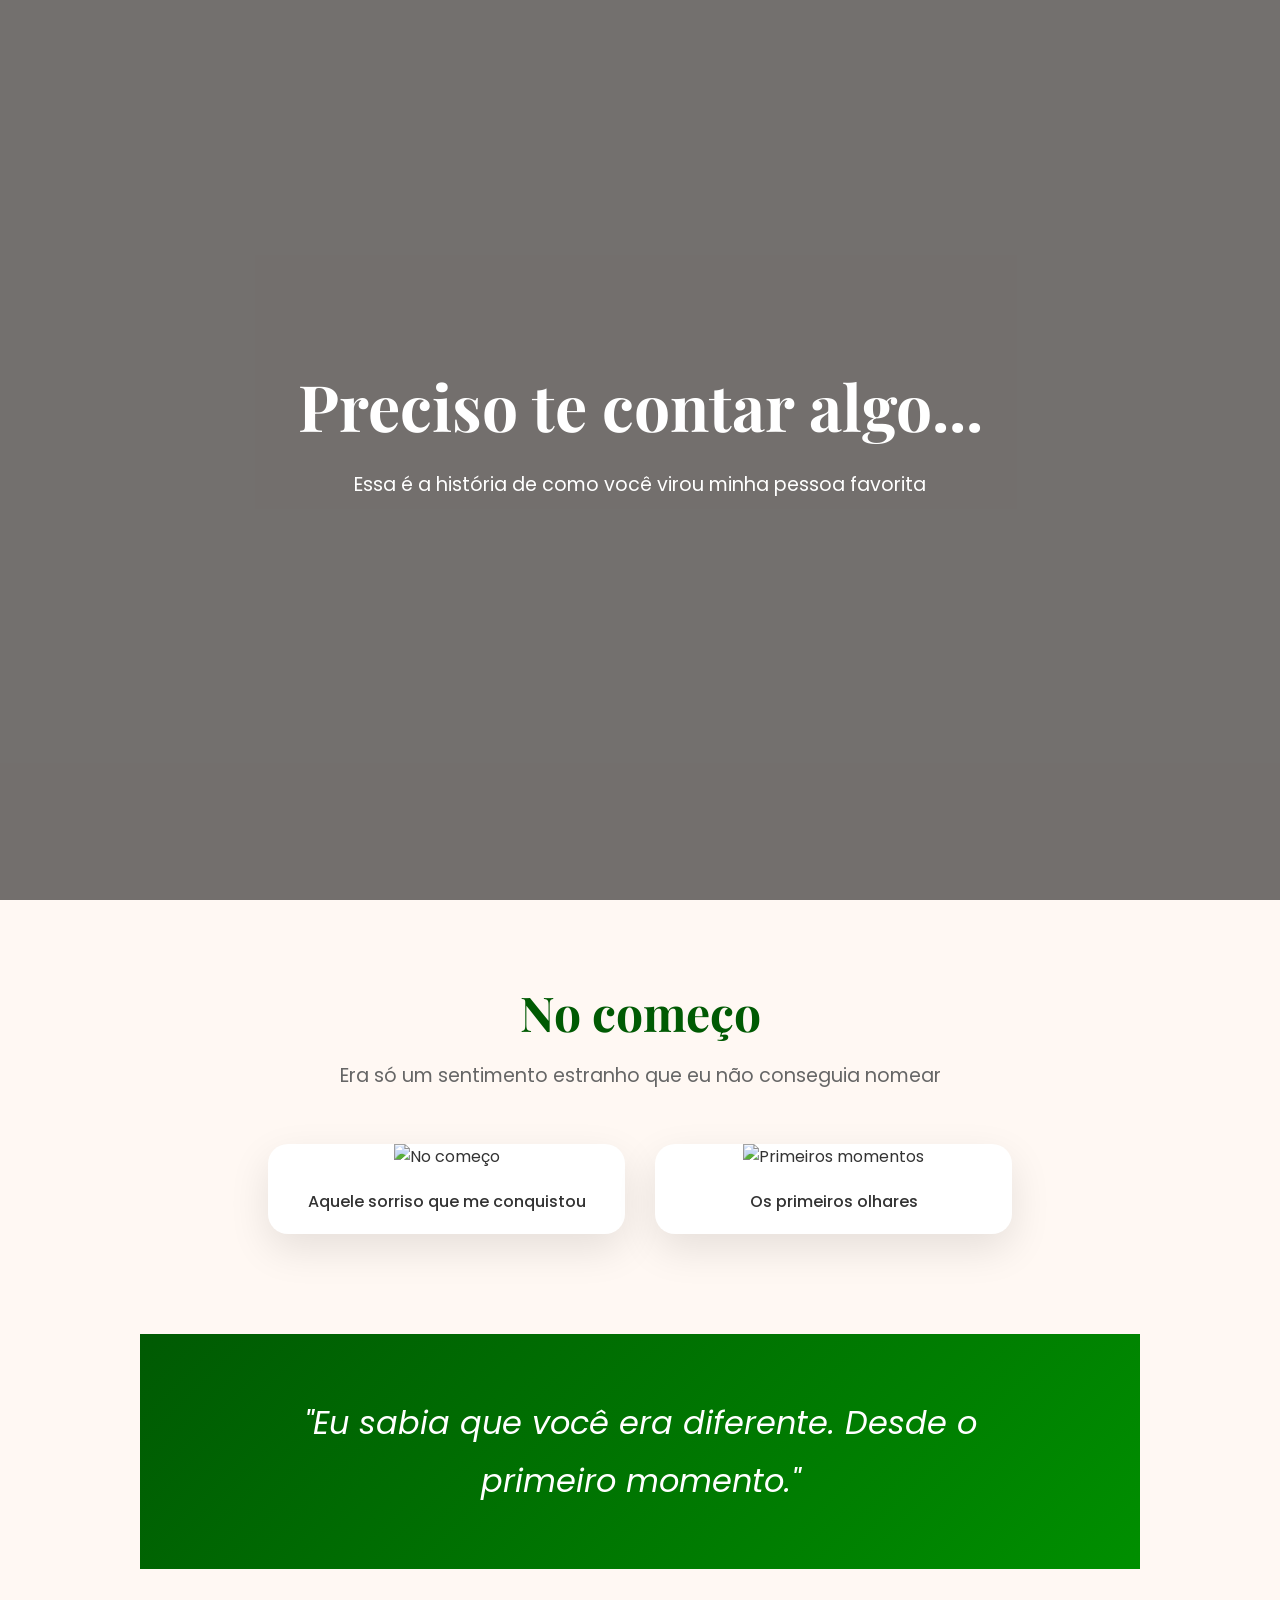
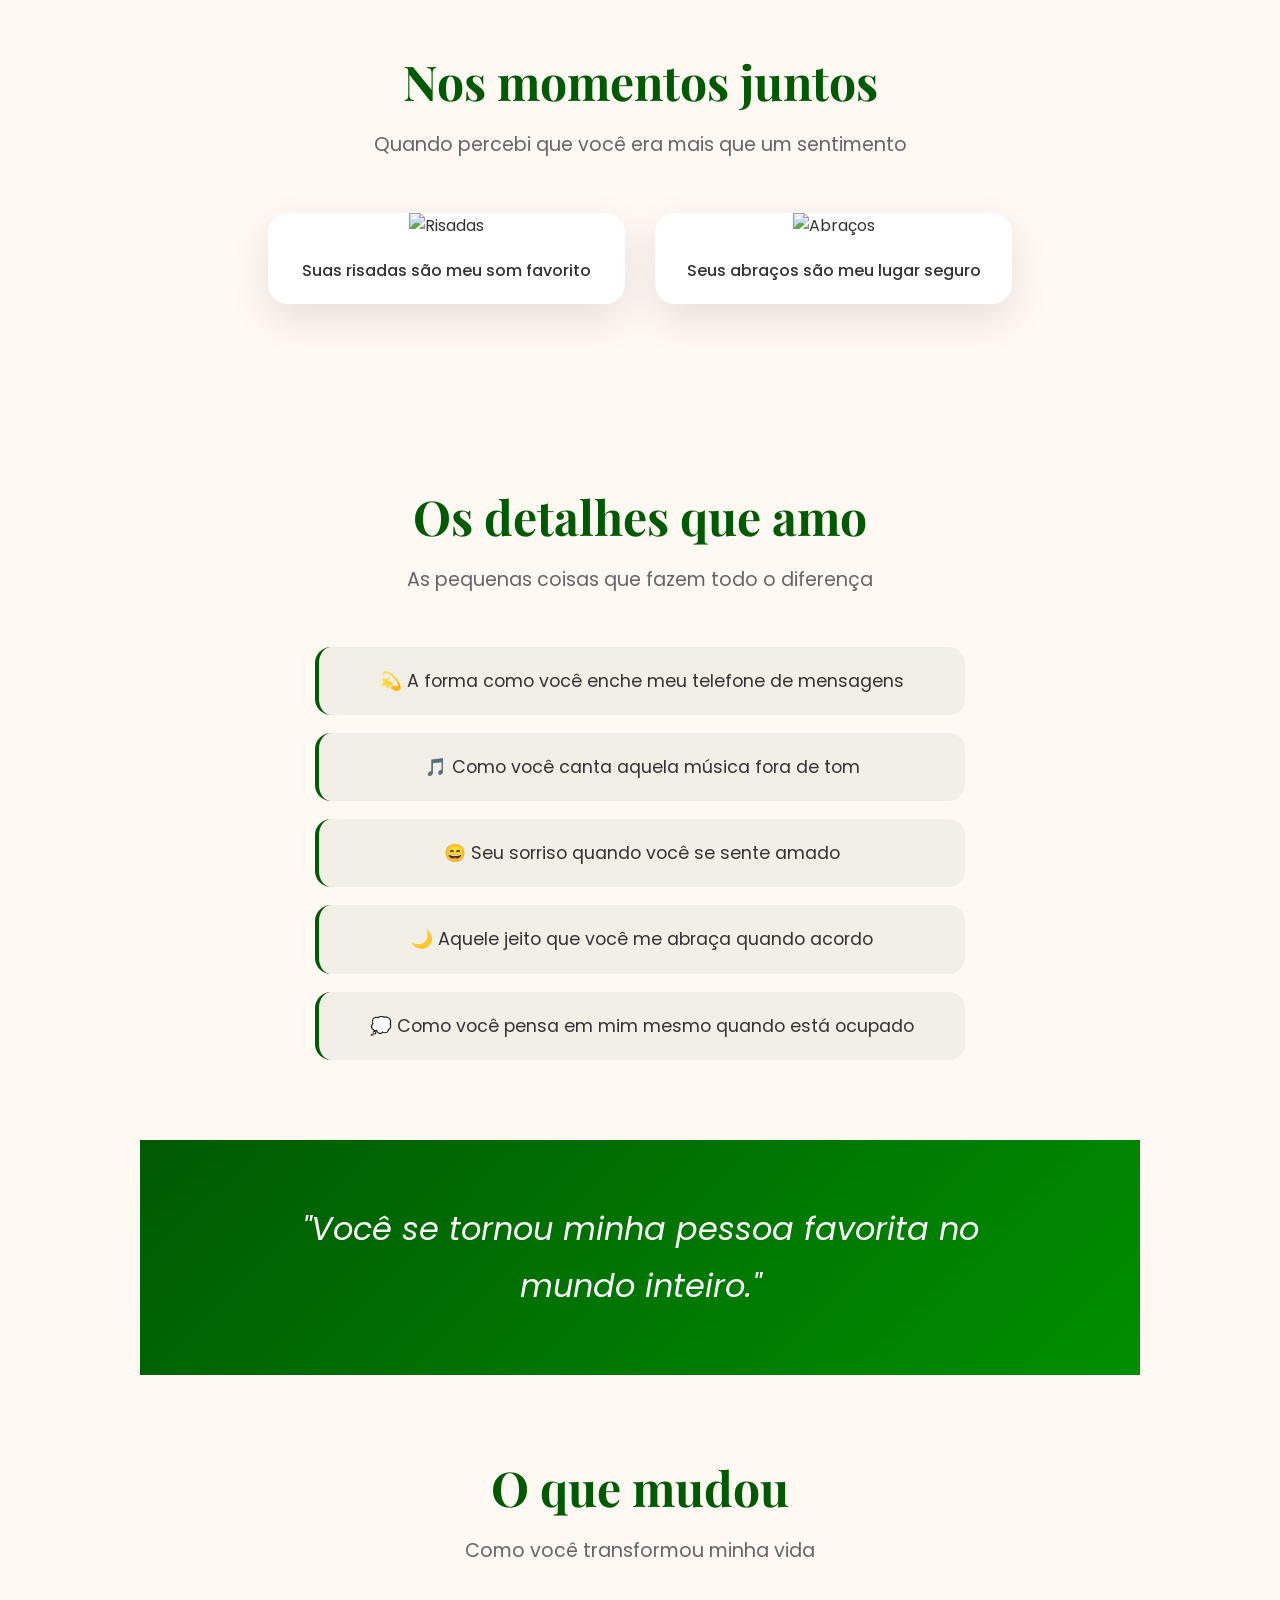
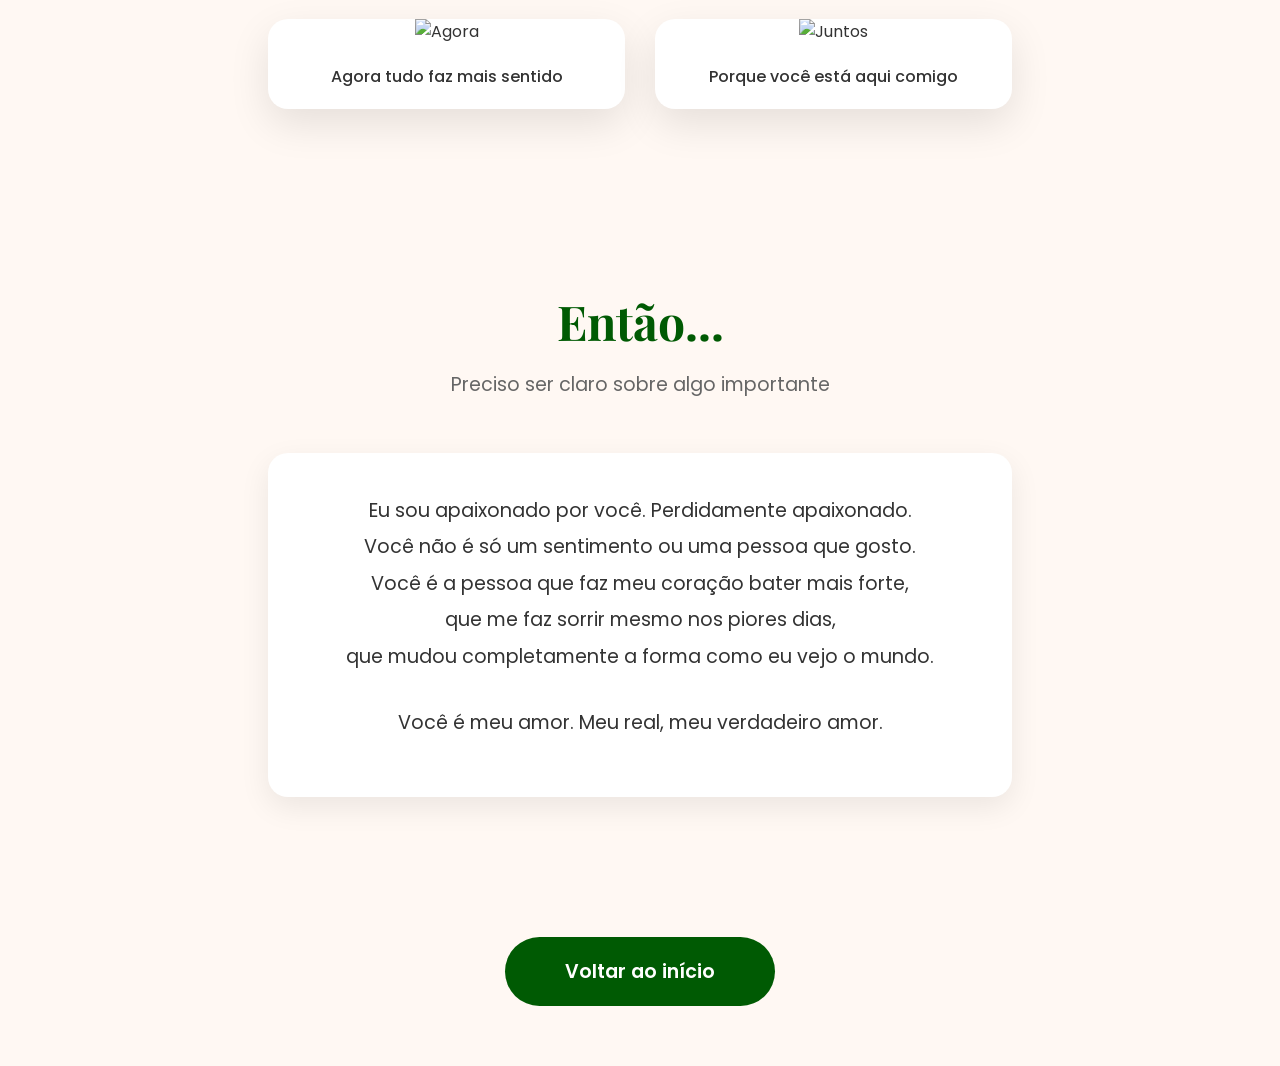
==== confissão.html @ f8c20b66 "Rename confessão.html to confissão.html" ====
<!DOCTYPE html>
<html lang="pt-BR">

<head>
    <meta charset="UTF-8">
    <meta name="viewport" content="width=device-width, initial-scale=1.0">
    <title>Nossa Confissão</title>
    <link rel="preconnect" href="https://fonts.googleapis.com">
    <link href="https://fonts.googleapis.com/css2?family=Playfair+Display:wght@500;700&family=Poppins:wght@300;400;500;600&display=swap" rel="stylesheet">
    <link rel="stylesheet" href="style.css">
</head>

<body>
    <section class="hero reveal">
        <div class="overlay"></div>
        <div class="hero-content">
            <h1>Preciso te contar algo...</h1>
            <p>Essa é a história de como você virou minha pessoa favorita</p>
        </div>
    </section>

    <section class="confession-section reveal">
        <h2>No começo</h2>
        <p class="section-intro">Era só um sentimento estranho que eu não conseguia nomear</p>
        <div class="photo-cards">
            <div class="photo-card">
                <img src="images/confessar-1.jpg" alt="No começo">
                <p>Aquele sorriso que me conquistou</p>
            </div>
            <div class="photo-card">
                <img src="images/confessar-2.jpg" alt="Primeiros momentos">
                <p>Os primeiros olhares</p>
            </div>
        </div>
    </section>

    <section class="confession-section confession-quote reveal">
        <blockquote>
            "Eu sabia que você era diferente. Desde o primeiro momento."
        </blockquote>
    </section>

    <section class="confession-section reveal">
        <h2>Nos momentos juntos</h2>
        <p class="section-intro">Quando percebi que você era mais que um sentimento</p>
        <div class="photo-cards">
            <div class="photo-card">
                <img src="images/confessar-4.jpg" alt="Risadas">
                <p>Suas risadas são meu som favorito</p>
            </div>
            <div class="photo-card">
                <img src="images/confessar-5.jpg" alt="Abraços">
                <p>Seus abraços são meu lugar seguro</p>
            </div>
        </div>
    </section>

    <section class="confession-section reveal">
        <h2>Os detalhes que amo</h2>
        <p class="section-intro">As pequenas coisas que fazem todo o diferença</p>
        <div class="details-list reveal">
            <div class="detail-item">💫 A forma como você enche meu telefone de mensagens</div>
            <div class="detail-item">🎵 Como você canta aquela música fora de tom</div>
            <div class="detail-item">😄 Seu sorriso quando você se sente amado</div>
            <div class="detail-item">🌙 Aquele jeito que você me abraça quando acordo</div>
            <div class="detail-item">💭 Como você pensa em mim mesmo quando está ocupado</div>
        </div>
    </section>

    <section class="confession-section confession-quote reveal">
        <blockquote>
            "Você se tornou minha pessoa favorita no mundo inteiro."
        </blockquote>
    </section>

    <section class="confession-section reveal">
        <h2>O que mudou</h2>
        <p class="section-intro">Como você transformou minha vida</p>
        <div class="photo-cards">
            <div class="photo-card">
                <img src="images/confessar-7.jpg" alt="Agora">
                <p>Agora tudo faz mais sentido</p>
            </div>
            <div class="photo-card">
                <img src="images/confessar-8.jpg" alt="Juntos">
                <p>Porque você está aqui comigo</p>
            </div>
        </div>
    </section>

    <section class="confession-section reveal">
        <h2>Então...</h2>
        <p class="section-intro">Preciso ser claro sobre algo importante</p>
        <div class="final-confession">
            <p>
                Eu sou apaixonado por você. Perdidamente apaixonado.<br>
                Você não é só um sentimento ou uma pessoa que gosto.<br>
                Você é a pessoa que faz meu coração bater mais forte,<br>
                que me faz sorrir mesmo nos piores dias,<br>
                que mudou completamente a forma como eu vejo o mundo.
            </p>
            <p style="margin-top: 30px;">
                Você é meu amor. Meu real, meu verdadeiro amor.
            </p>
        </div>
    </section>

    <section class="confession-cta reveal">
        <a href="index.html" class="btn large">Voltar ao início</a>
    </section>

    <script src="script.js"></script>
</body>

</html>
---- style.css ----
*{
    margin:0;
    padding:0;
    box-sizing:border-box;
}

html{
    scroll-behavior: smooth;
}

body{
    font-family:'Poppins', sans-serif;
    background:#fff8f3;
    color:#333;
    opacity:0;
    transition:opacity .5s ease;
}

body.page-visible{
    opacity:1;
}

body.page-exit{
    opacity:0;
}

h1,h2,h3{
    font-family:'Playfair Display', serif;
}

section{
    padding:100px 10%;
}

.hero{
    height:100vh;
    /* background:url(" ") center center/cover; */
    position:relative;
    display:flex;
    align-items:center;
    justify-content:center;
    text-align:center;
}

.overlay{
    position:absolute;
    inset:0;
    background:rgba(0,0,0,.55);
}

.hero-content{
    position:relative;
    z-index:2;
    max-width:800px;
    color:white;
}

.hero h1{
    font-size:4rem;
    margin-bottom:20px;
}

.hero p{
    font-size:1.2rem;
    margin-bottom:35px;
    line-height:1.8;
}

.btn{
    display:inline-block;
    text-decoration:none;
    padding:16px 40px;
    border-radius:999px;
    background:#005a03;
    color:white;
    font-weight:600;
    transition:.3s;
}

.btn:hover{
    transform:translateY(-4px);
}

.memories{
    text-align:center;
}

.memories h2{
    margin-bottom:60px;
    font-size:3rem;
}

.cards{
    display:grid;
    grid-template-columns:repeat(auto-fit,minmax(250px,1fr));
    gap:25px;
}

.card{
    background:white;
    border-radius:20px;
    padding:35px;
    box-shadow:0 10px 30px rgba(0,0,0,.08);
}

.card span{
    font-size:3rem;
}

.card h3{
    margin:15px 0;
}

.about{
    text-align:center;
    max-width:900px;
    margin:auto;
}

.about h2{
    color:#005a03;
    font-size:3rem;
}

.about h3{
    font-size:2.5rem;
    margin-bottom:20px;
}

.about p{
    font-size:1.2rem;
    line-height:1.8;
}

.timeline{
    text-align:center;
}

.timeline h2{
    margin-bottom:60px;
    font-size:3rem;
}

.timeline-item{
    width:fit-content;
    margin:20px auto;
    padding:18px 35px;
    border-radius:50px;
    background:white;
    box-shadow:0 8px 25px rgba(0,0,0,.08);
}

.quote{
    background:#005a03;
    color:white;
    text-align:center;
}

.quote blockquote{
    font-size:2rem;
    line-height:1.8;
    max-width:900px;
    margin:auto;
}

.cta{
    text-align:center;
}

.countdown{
    min-height:100vh;
    display:flex;
    flex-direction:column;
    justify-content:center;
    align-items:center;
    gap:30px;
    text-align:center;
    padding:80px 10%;
}

.countdown h2{
    font-size:3rem;
    max-width:760px;
}

.countdown .subtitle{
    font-size:1.1rem;
    color:#5a5a5a;
    max-width:520px;
    line-height:1.7;
}

.countdown .timer{
    display:flex;
    justify-content:center;
    align-items:center;
    background:rgba(255,255,255,0.92);
    padding:35px 45px;
    border-radius:24px;
    box-shadow:0 18px 45px rgba(0,0,0,.08);
}

.countdown .timer.hidden{
    display:none;
}

.countdown .timer span{
    font-family:'Playfair Display', serif;
    font-size:6rem;
    color:#005a03;
    display:block;
}

.countdown .timer p{
    margin-top:10px;
    font-size:1rem;
    text-transform:uppercase;
    letter-spacing:.15em;
    color:#555;
}

.quiz{
    min-height:100vh;
    display:flex;
    flex-direction:column;
    justify-content:center;
    align-items:center;
    text-align:center;
    gap:28px;
    padding:80px 10%;
}

.quiz h1{
    font-size:3rem;
    max-width:760px;
}

.quiz .subtitle{
    font-size:1.2rem;
    max-width:640px;
    color:#5a5a5a;
    line-height:1.8;
}

.quiz-actions{
    display:flex;
    justify-content:center;
    gap:20px;
    flex-wrap:wrap;
}

.quiz .hint{
    color:#5a5a5a;
    max-width:520px;
    line-height:1.7;
}

.cta h2{
    font-size:3rem;
    max-width:900px;
    margin:auto;
    margin-bottom:40px;
}

.large{
    font-size:1.2rem;
    padding:20px 60px;
}

.question-page{
    min-height:100vh;

    display:flex;
    justify-content:center;
    align-items:center;

    background:#fff8f3;

    padding:40px;
}

.quiz-container{
    width:min(100%,900px);
    text-align:center;
}

.question-number{
    color:#005a03;
    font-weight:600;
}

.progress{
    width:100%;
    height:12px;

    margin:20px 0 40px;

    background:#f2d8df;
    border-radius:999px;

    overflow:hidden;
}

.progress-fill{
    width:10%;
    height:100%;

    background:#005a03;
}

.quiz-container h1{
    font-family:'Playfair Display', serif;
    font-size:3rem;

    margin-bottom:15px;
}

.intro{
    max-width:650px;
    margin:auto;

    color:#666;
    line-height:1.8;

    margin-bottom:40px;
}

.memory-image{
    width:100%;
    max-width:700px;

    margin:auto;
    margin-bottom:40px;
}

.memory-image img{
    width:100%;
    height:400px;

    object-fit:cover;

    border-radius:25px;

    box-shadow:
    0 20px 40px rgba(0,0,0,.12);
}

.question{
    margin-bottom:35px;

    font-family:'Playfair Display', serif;
    color:#333;
}

.answers{
    display:grid;

    grid-template-columns:
    repeat(auto-fit,minmax(250px,1fr));

    gap:20px;
}

.answer-card{
    border:none;
    background:white;
    padding:25px;
    border-radius:20px;
    cursor:pointer;
    font-size:1rem;
    transition:.3s;
    box-shadow:0 10px 30px rgba(0,0,0,.08);
    text-align:center;
}

.answer-card.has-image{
    display:flex;
    flex-direction:column;
    align-items:center;
    gap:16px;
    min-height:260px;
}

.answer-card.has-image img{
    width:100%;
    height:180px;
    object-fit:cover;
    border-radius:16px;
}

.answer-card.has-image span{
    font-weight:600;
    color:#333;
}

.answer-card:hover{

    transform:translateY(-8px);

    background:#005a03;
    color:white;
}

.feedback-message{
    opacity:0;
    max-width:700px;
    margin:30px auto 0;
    padding:18px 24px;
    border-radius:20px;
    font-size:1.1rem;
    line-height:1.7;
    transition:opacity .3s ease, transform .3s ease;
    transform:translateY(10px);
}

.feedback-message.visible{
    opacity:1;
    transform:translateY(0);
}

.feedback-message.correct{
    background:rgba(0,90,3,.1);
    color:#005a03;
    border:1px solid rgba(0,90,3,.2);
}

.feedback-message.wrong{
    background:rgba(178,39,39,.1);
    color:#b22727;
    border:1px solid rgba(178,39,39,.2);
}

.answer-card.correct{
    background:#e4f7e7;
    color:#005a03;
    border:1px solid #81c99f;
}

.answer-card.wrong{
    background:#ffe5e5;
    color:#b22727;
    border:1px solid #f3b3b3;
}

#q10-page .answer-card[data-correct="false"]{
    cursor:pointer;
}

.confession-section{
    text-align:center;
    max-width:1000px;
    margin:auto;
    padding:80px 10%;
}

.confession-section h2{
    font-size:3rem;
    color:#005a03;
    margin-bottom:15px;
}

.section-intro{
    font-size:1.2rem;
    color:#666;
    margin-bottom:50px;
    line-height:1.8;
}

.photo-cards{
    display:grid;
    grid-template-columns:repeat(auto-fit,minmax(280px,1fr));
    gap:30px;
    margin-bottom:20px;
}

.photo-card{
    background:white;
    border-radius:20px;
    overflow:hidden;
    box-shadow:0 15px 40px rgba(0,0,0,.1);
    transition:.4s;
}

.photo-card:hover{
    transform:translateY(-12px);
    box-shadow:0 25px 50px rgba(0,0,0,.15);
}

.photo-card img{
    width:100%;
    height:280px;
    object-fit:cover;
}

.photo-card p{
    padding:20px;
    font-size:1rem;
    color:#333;
    line-height:1.6;
    font-weight:500;
}

.confession-quote{
    background:linear-gradient(135deg,#005a03,#008f00);
    color:white;
    padding:60px 10%;
}

.confession-quote blockquote{
    font-size:2rem;
    line-height:1.8;
    max-width:800px;
    margin:auto;
    font-style:italic;
}

.details-list{
    display:flex;
    flex-direction:column;
    gap:18px;
    max-width:650px;
    margin:auto;
}

.detail-item{
    background:rgba(0,90,3,.05);
    padding:20px;
    border-radius:16px;
    border-left:4px solid #005a03;
    font-size:1.1rem;
    color:#333;
    line-height:1.6;
    transition:.3s;
}

.detail-item:hover{
    background:rgba(0,90,3,.1);
    transform:translateX(10px);
}

.final-confession{
    background:white;
    padding:40px;
    border-radius:20px;
    box-shadow:0 10px 30px rgba(0,0,0,.08);
    max-width:750px;
    margin:auto;
    font-size:1.2rem;
    line-height:1.9;
    color:#333;
}

.final-confession p{
    margin-bottom:15px;
}

.confession-cta{
    text-align:center;
    padding:60px 10%;
}

.secret-footer{
    bottom:20px;
    right:20px;
    z-index:1000;
}

.secret-button{
    display:flex;
    align-items:center;
    justify-content:center;
    width:50px;
    height:50px;
    font-size:24px;
    background:rgba(0,90,3,.1);
    border:none;
    border-radius:50%;
    cursor:pointer;
    transition:.3s;
    text-decoration:none;
    opacity:.005;
}

.secret-button:hover{
    opacity:1;
    transform:scale(1.15);
    background:rgba(0,90,3,.2);
}
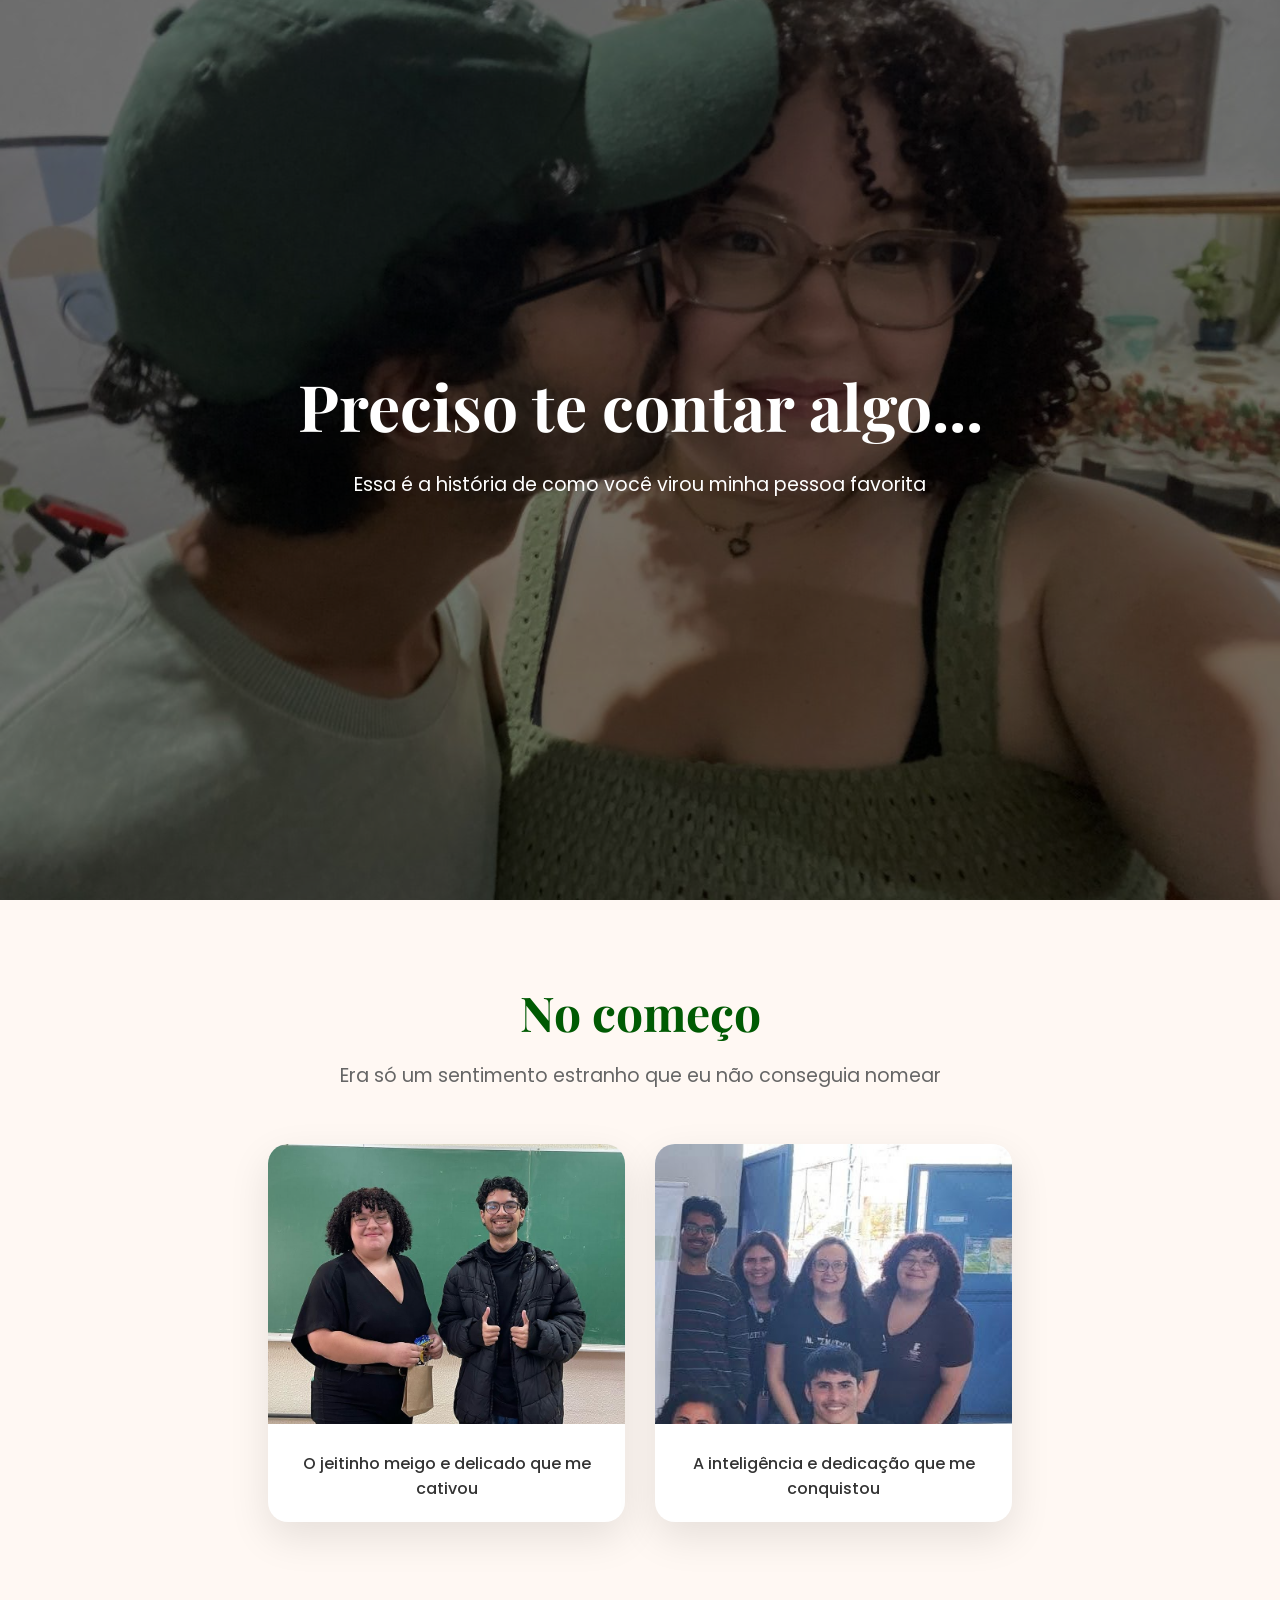
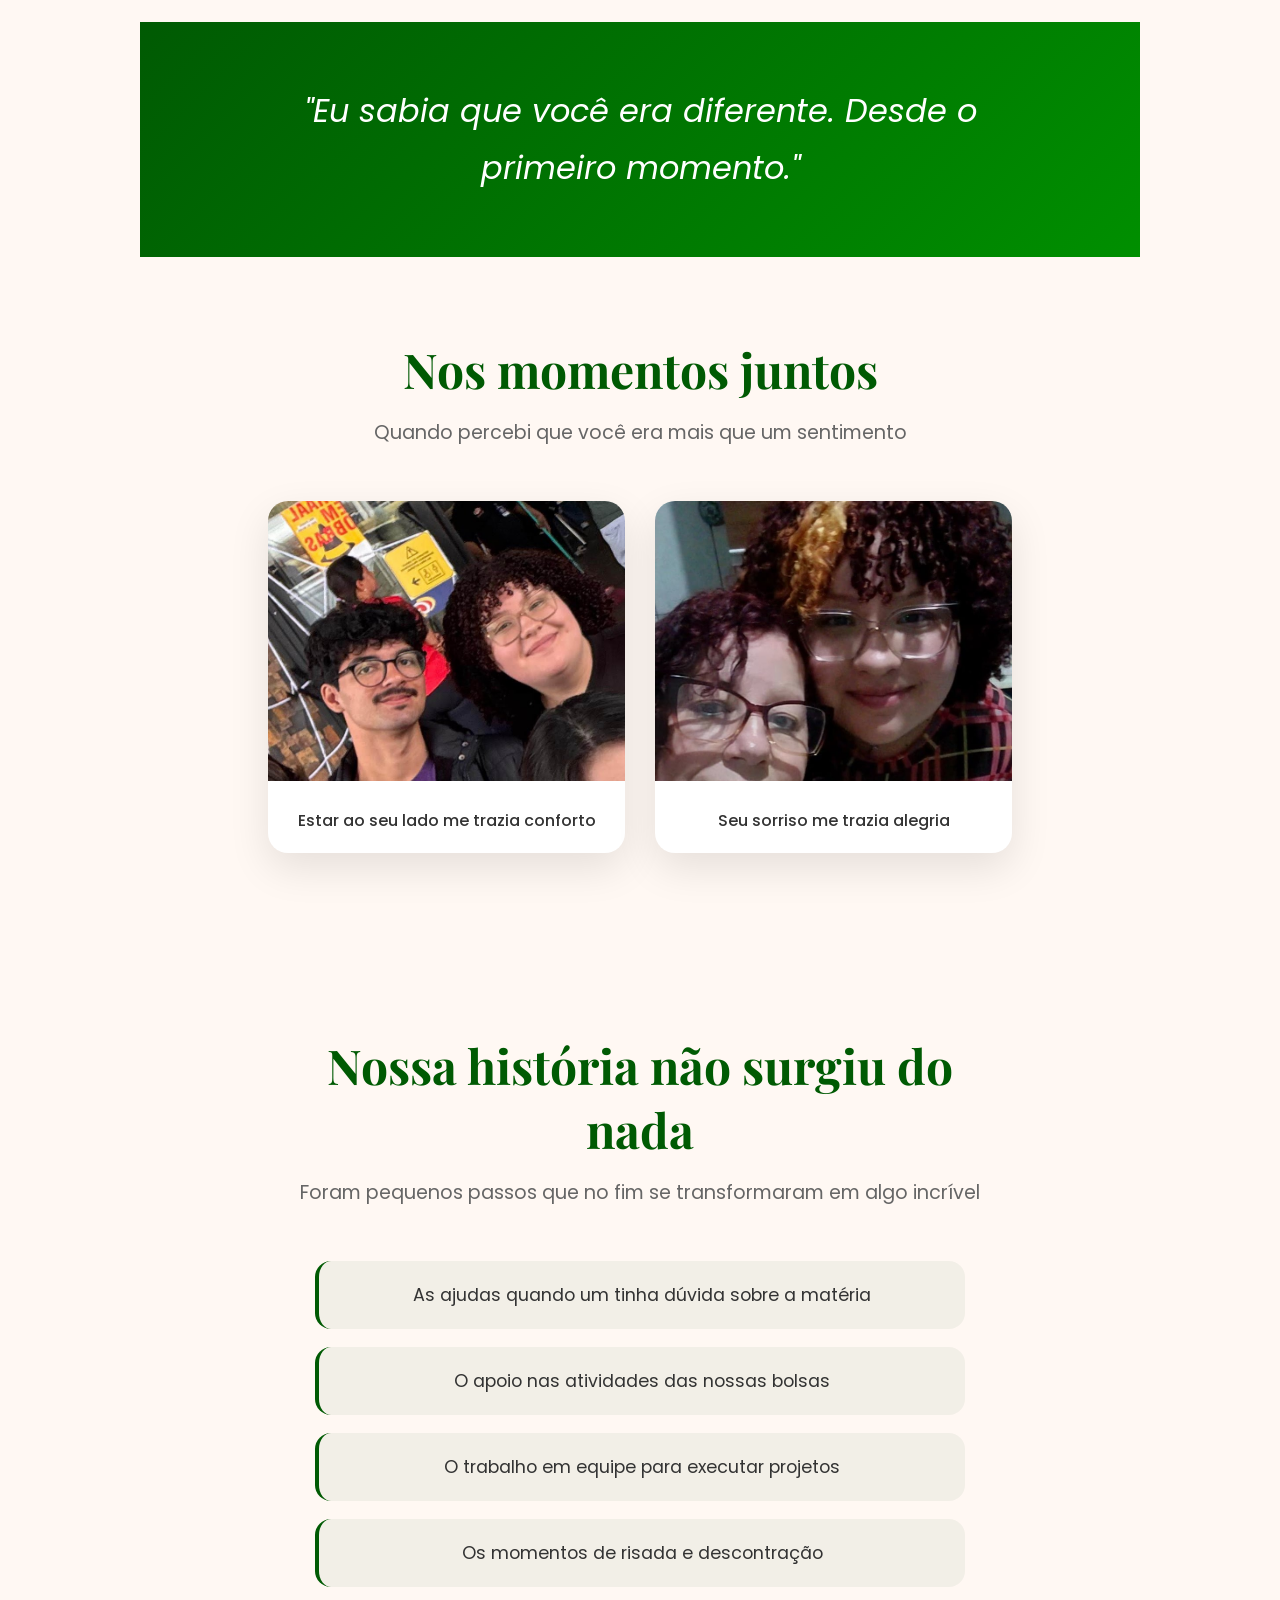
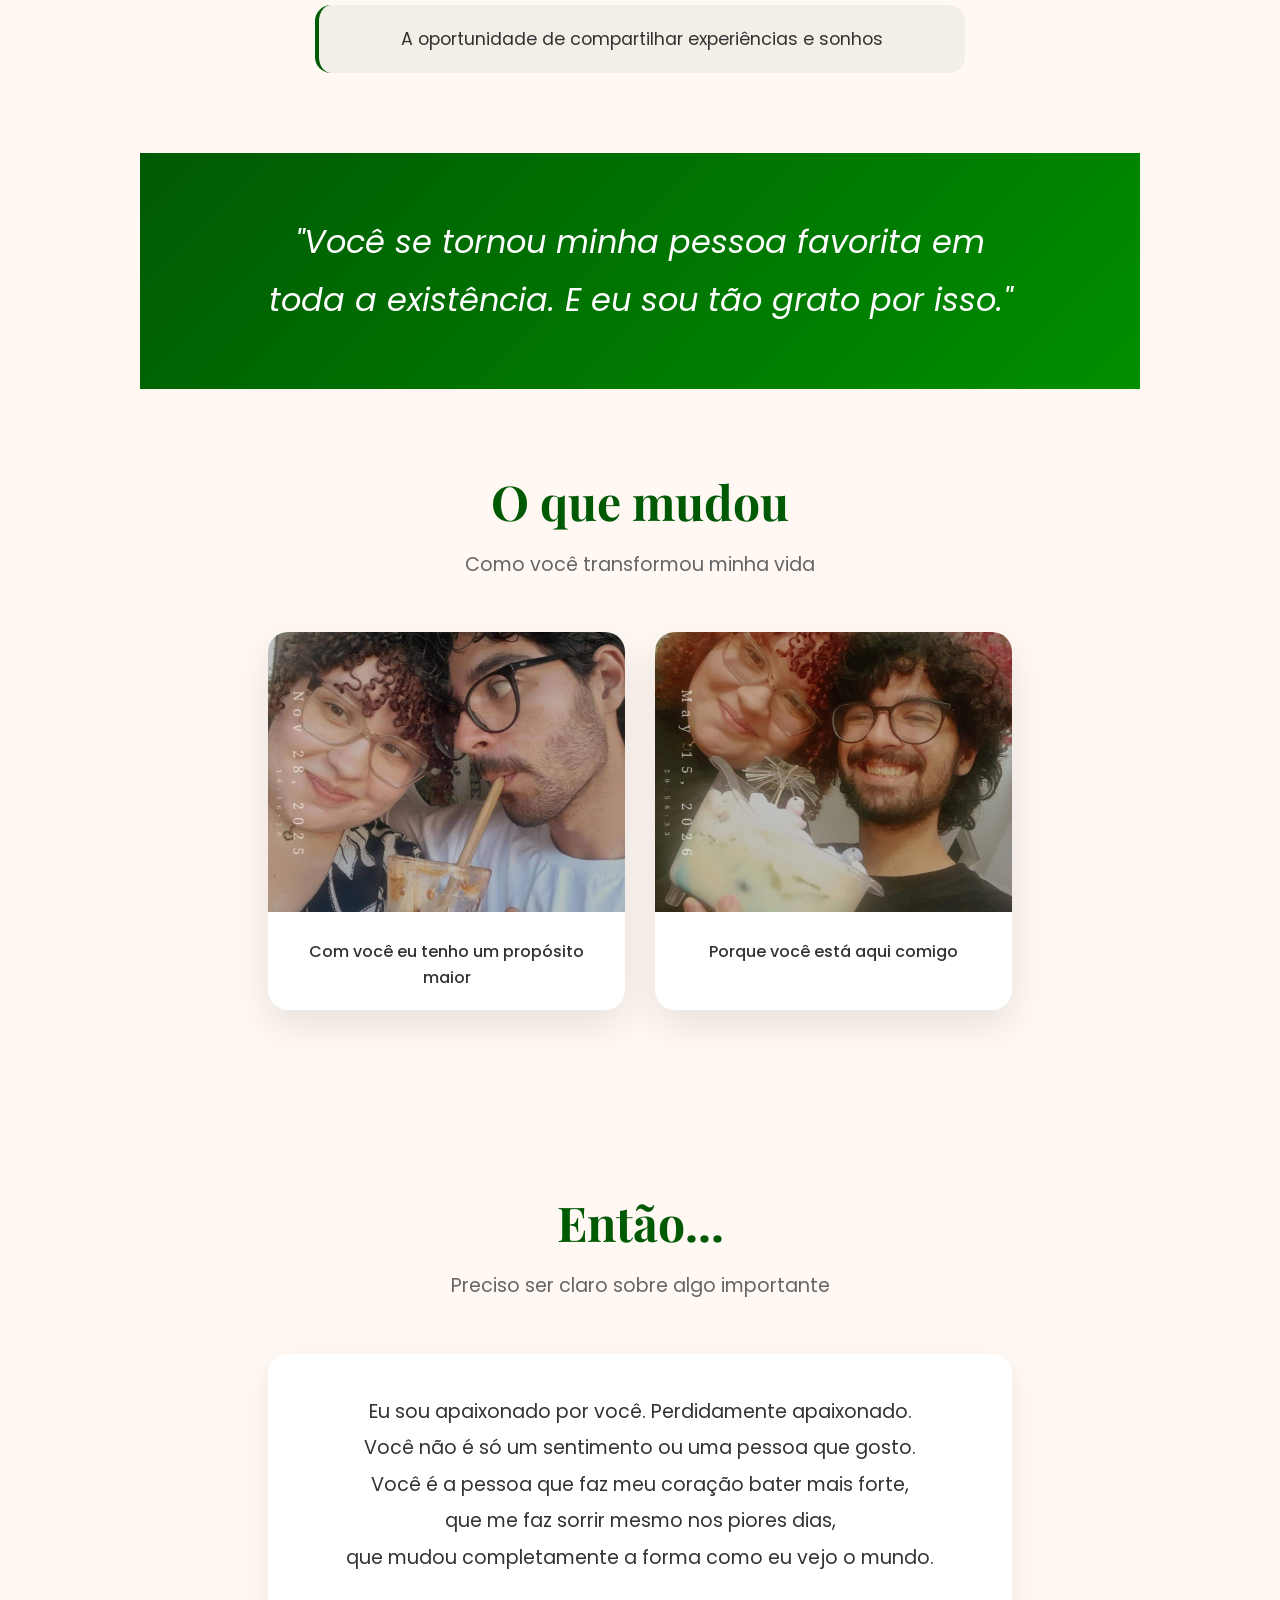
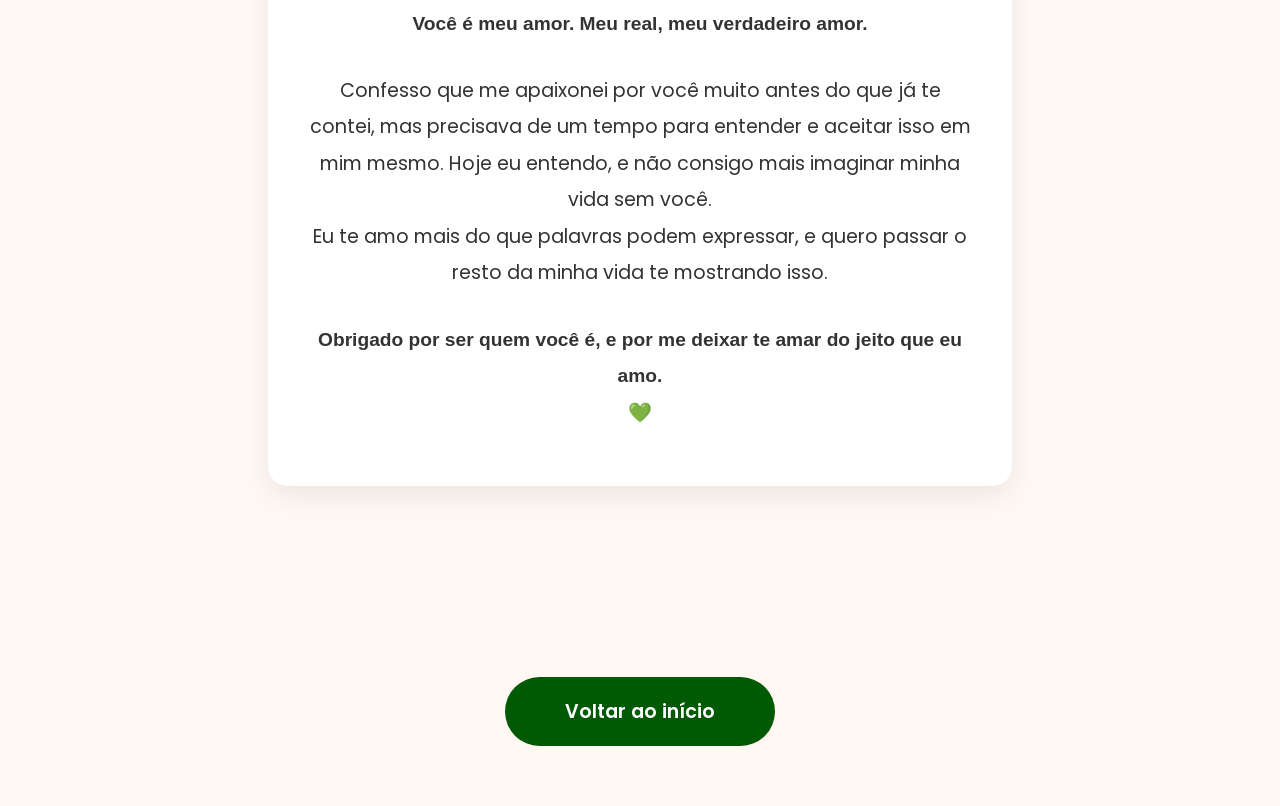
==== commit e068338d: "implementacao de diversos recursos" ====
--- a/confissão.html
+++ b/confissão.html
@@ -6,7 +6,9 @@
     <meta name="viewport" content="width=device-width, initial-scale=1.0">
     <title>Nossa Confissão</title>
     <link rel="preconnect" href="https://fonts.googleapis.com">
-    <link href="https://fonts.googleapis.com/css2?family=Playfair+Display:wght@500;700&family=Poppins:wght@300;400;500;600&display=swap" rel="stylesheet">
+    <link
+        href="https://fonts.googleapis.com/css2?family=Playfair+Display:wght@500;700&family=Poppins:wght@300;400;500;600&display=swap"
+        rel="stylesheet">
     <link rel="stylesheet" href="style.css">
 </head>
 
@@ -24,12 +26,12 @@
         <p class="section-intro">Era só um sentimento estranho que eu não conseguia nomear</p>
         <div class="photo-cards">
             <div class="photo-card">
-                <img src="images/confessar-1.jpg" alt="No começo">
-                <p>Aquele sorriso que me conquistou</p>
+                <img src="./img/img5.jpg" alt="No começo">
+                <p>O jeitinho meigo e delicado que me cativou</p>
             </div>
             <div class="photo-card">
-                <img src="images/confessar-2.jpg" alt="Primeiros momentos">
-                <p>Os primeiros olhares</p>
+                <img src="./img/img8.jpg" alt="Primeiros momentos">
+                <p>A inteligência e dedicação que me conquistou</p>
             </div>
         </div>
     </section>
@@ -45,31 +47,31 @@
         <p class="section-intro">Quando percebi que você era mais que um sentimento</p>
         <div class="photo-cards">
             <div class="photo-card">
-                <img src="images/confessar-4.jpg" alt="Risadas">
-                <p>Suas risadas são meu som favorito</p>
+                <img src="./img/img9.jpg" alt="Risadas">
+                <p>Estar ao seu lado me trazia conforto</p>
             </div>
             <div class="photo-card">
-                <img src="images/confessar-5.jpg" alt="Abraços">
-                <p>Seus abraços são meu lugar seguro</p>
+                <img src="./img/img10.jpg" alt="Abraços">
+                <p>Seu sorriso me trazia alegria</p>
             </div>
         </div>
     </section>
 
     <section class="confession-section reveal">
-        <h2>Os detalhes que amo</h2>
-        <p class="section-intro">As pequenas coisas que fazem todo o diferença</p>
+        <h2>Nossa história não surgiu do nada</h2>
+        <p class="section-intro">Foram pequenos passos que no fim se transformaram em algo incrível</p>
         <div class="details-list reveal">
-            <div class="detail-item">💫 A forma como você enche meu telefone de mensagens</div>
-            <div class="detail-item">🎵 Como você canta aquela música fora de tom</div>
-            <div class="detail-item">😄 Seu sorriso quando você se sente amado</div>
-            <div class="detail-item">🌙 Aquele jeito que você me abraça quando acordo</div>
-            <div class="detail-item">💭 Como você pensa em mim mesmo quando está ocupado</div>
+            <div class="detail-item">As ajudas quando um tinha dúvida sobre a matéria</div>
+            <div class="detail-item">O apoio nas atividades das nossas bolsas</div>
+            <div class="detail-item">O trabalho em equipe para executar projetos</div>
+            <div class="detail-item">Os momentos de risada e descontração</div>
+            <div class="detail-item">A oportunidade de compartilhar experiências e sonhos</div>
         </div>
     </section>
 
     <section class="confession-section confession-quote reveal">
         <blockquote>
-            "Você se tornou minha pessoa favorita no mundo inteiro."
+            "Você se tornou minha pessoa favorita em toda a existência. E eu sou tão grato por isso."
         </blockquote>
     </section>
 
@@ -78,11 +80,11 @@
         <p class="section-intro">Como você transformou minha vida</p>
         <div class="photo-cards">
             <div class="photo-card">
-                <img src="images/confessar-7.jpg" alt="Agora">
-                <p>Agora tudo faz mais sentido</p>
+                <img src="./img/img2.jpg" alt="Agora">
+                <p>Com você eu tenho um propósito maior</p>
             </div>
             <div class="photo-card">
-                <img src="images/confessar-8.jpg" alt="Juntos">
+                <img src="./img/img11.jpg" alt="Juntos">
                 <p>Porque você está aqui comigo</p>
             </div>
         </div>
@@ -96,11 +98,21 @@
                 Eu sou apaixonado por você. Perdidamente apaixonado.<br>
                 Você não é só um sentimento ou uma pessoa que gosto.<br>
                 Você é a pessoa que faz meu coração bater mais forte,<br>
-                que me faz sorrir mesmo nos piores dias,<br>
+                que me faz sorrir mesmo nos piores dias,</br>
                 que mudou completamente a forma como eu vejo o mundo.
             </p>
-            <p style="margin-top: 30px;">
+            <p style="margin-top: 30px; font-weight: bold; margin-bottom: 30px;">
                 Você é meu amor. Meu real, meu verdadeiro amor.
+            </p>
+
+            <p>
+                Confesso que me apaixonei por você muito antes do que já te contei, mas precisava de um tempo para
+                entender e aceitar isso em mim mesmo. Hoje eu entendo, e não consigo mais imaginar minha vida sem
+                você.<br>
+                Eu te amo mais do que palavras podem expressar, e quero passar o resto da minha vida te mostrando isso.
+            </p>
+            <p style="margin-top: 30px; font-weight: bold;">
+                Obrigado por ser quem você é, e por me deixar te amar do jeito que eu amo. <br> 💚
             </p>
         </div>
     </section>
@@ -112,4 +124,4 @@
     <script src="script.js"></script>
 </body>
 
-</html>
+</html>
--- a/style.css
+++ b/style.css
@@ -34,7 +34,7 @@
 
 .hero{
     height:100vh;
-    /* background:url(" ") center center/cover; */
+    background:url("./img/img1.jpg") center center/cover;
     position:relative;
     display:flex;
     align-items:center;
@@ -75,6 +75,13 @@
     color:white;
     font-weight:600;
     transition:.3s;
+    margin-top: 10%;
+}
+
+.invert{
+    background: #fff8f3;
+    color: #005a03;
+    margin-top: 2%;
 }
 
 .btn:hover{
@@ -83,6 +90,7 @@
 
 .memories{
     text-align:center;
+    height: 100vh;
 }
 
 .memories h2{
@@ -115,6 +123,7 @@
     text-align:center;
     max-width:900px;
     margin:auto;
+    margin-top: 2%;
 }
 
 .about h2{
@@ -130,24 +139,6 @@
 .about p{
     font-size:1.2rem;
     line-height:1.8;
-}
-
-.timeline{
-    text-align:center;
-}
-
-.timeline h2{
-    margin-bottom:60px;
-    font-size:3rem;
-}
-
-.timeline-item{
-    width:fit-content;
-    margin:20px auto;
-    padding:18px 35px;
-    border-radius:50px;
-    background:white;
-    box-shadow:0 8px 25px rgba(0,0,0,.08);
 }
 
 .quote{
@@ -164,7 +155,26 @@
 }
 
 .cta{
-    text-align:center;
+    position:relative;
+    height:100vh;
+    background:url("./img/img3.jpg") center center/cover;
+    text-align:center;
+    text-align:center;
+    margin-top: 10%;
+    color: white;
+}
+
+.cta::before{
+    content: "";
+    position: absolute;
+    inset: 0;
+    background: rgba(0, 0, 0, 0.35);
+    pointer-events: none;
+}
+
+.cta > *{
+    position: relative;
+    z-index: 1;
 }
 
 .countdown{
@@ -260,11 +270,13 @@
     max-width:900px;
     margin:auto;
     margin-bottom:40px;
+    margin-top: 15%;
 }
 
 .large{
     font-size:1.2rem;
     padding:20px 60px;
+    margin-top: 5%;
 }
 
 .question-page{
